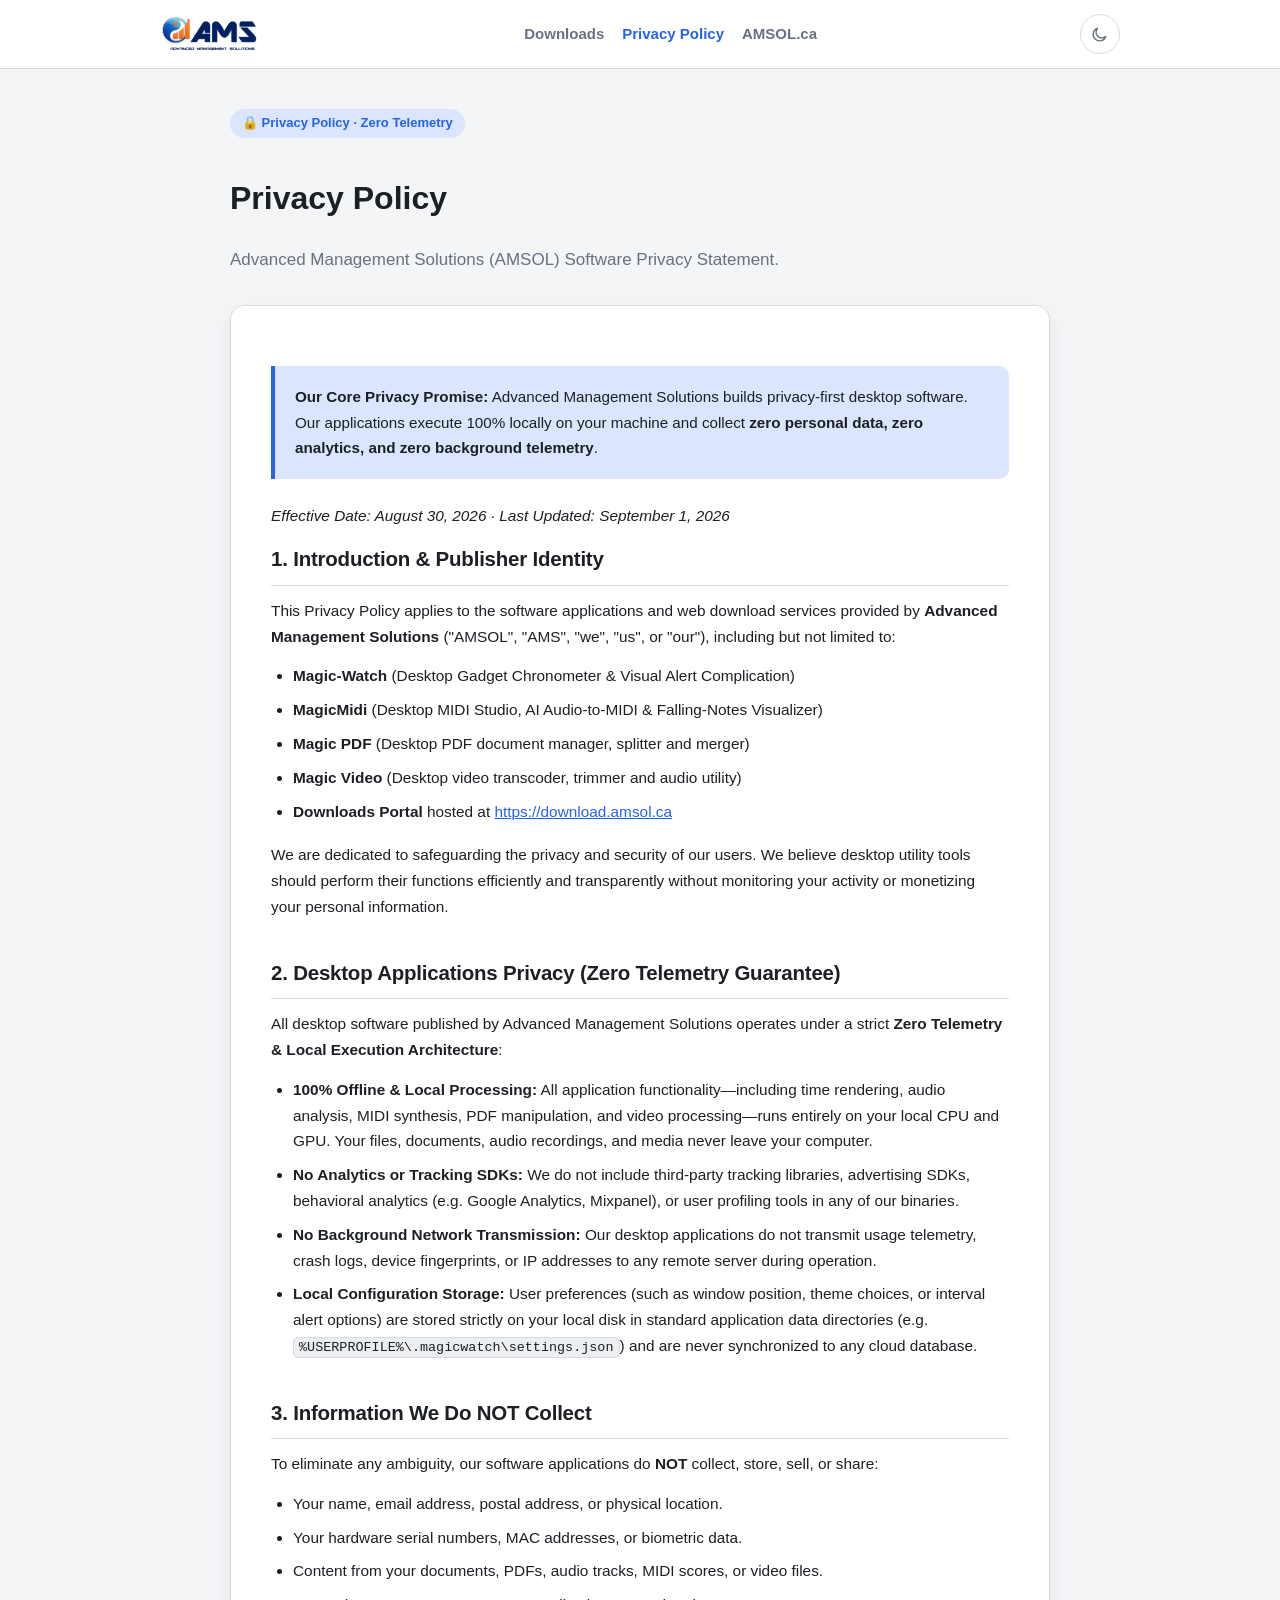
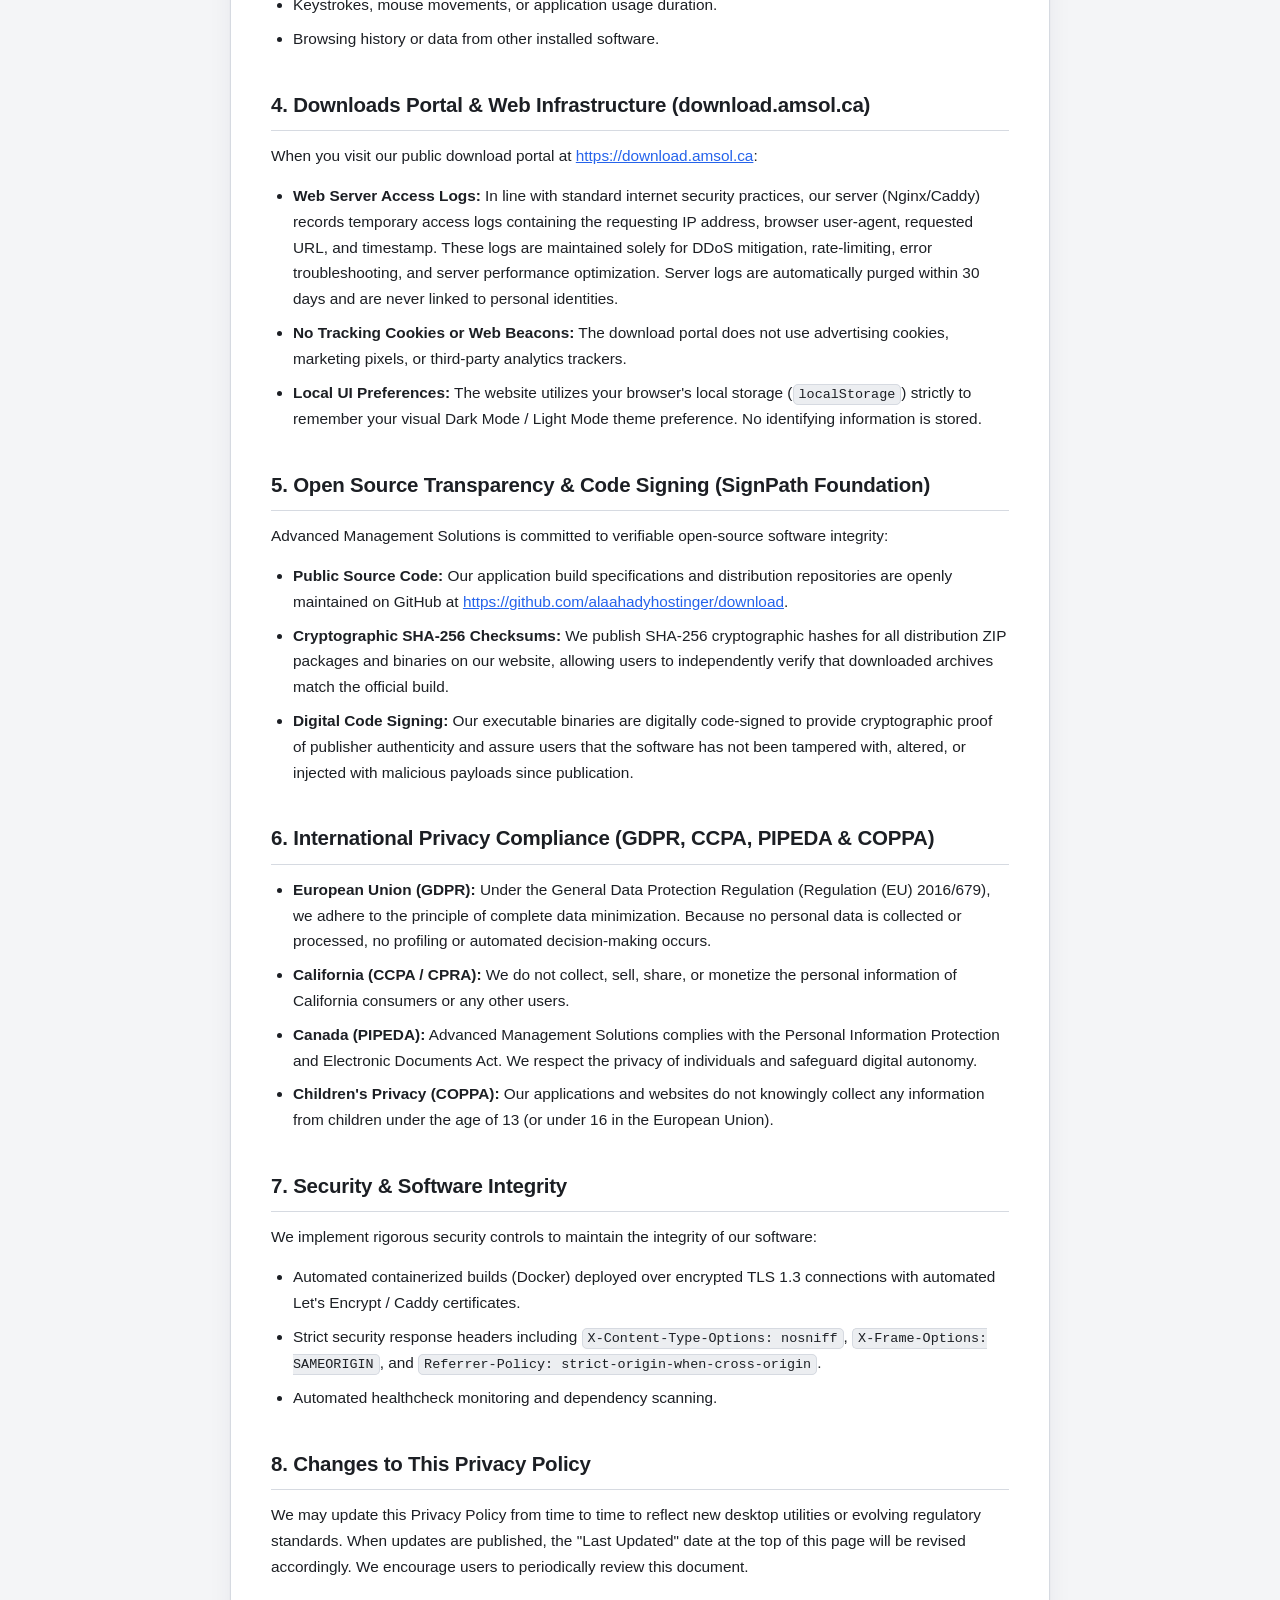
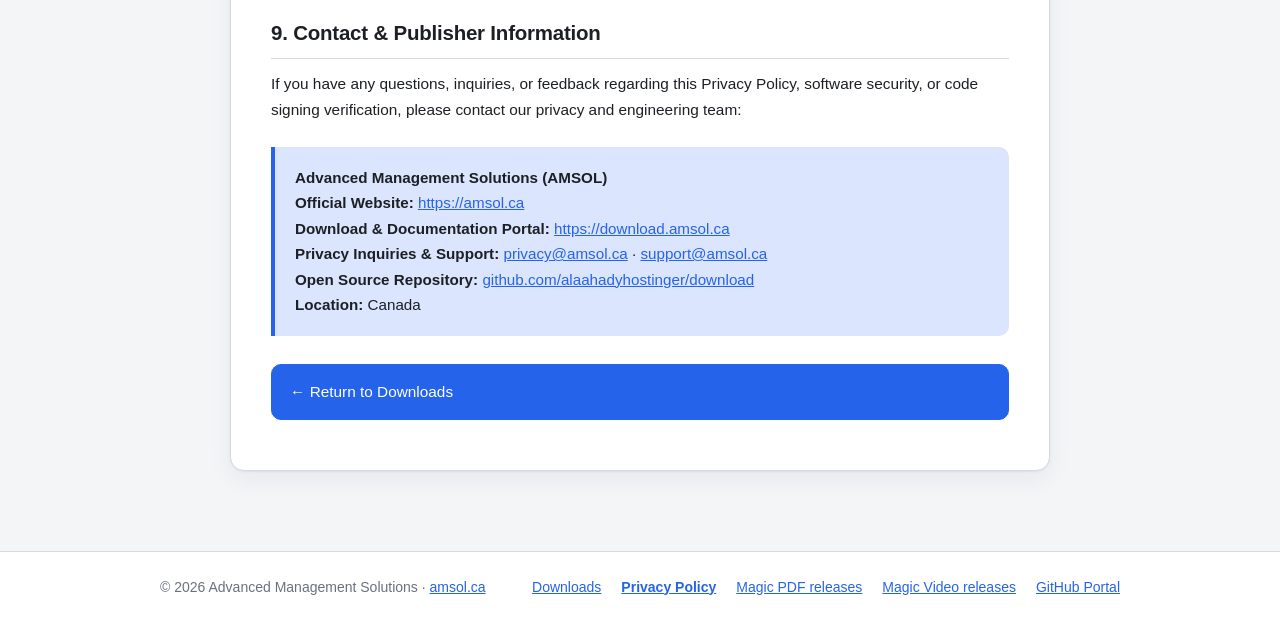
==== privacy.html @ ab1f5016 "feat: add comprehensive privacy policy page for open-source code signing verification" ====
<!DOCTYPE html>
<html lang="en" data-theme="auto">
<head>
<meta charset="utf-8">
<meta name="viewport" content="width=device-width, initial-scale=1">
<title>Privacy Policy — Advanced Management Solutions (AMSOL)</title>
<meta name="description" content="Privacy Policy for Advanced Management Solutions desktop applications (Magic-Watch, MagicMidi, Magic PDF, Magic Video) and download.amsol.ca. Zero telemetry, 100% local processing.">
<link rel="canonical" href="https://download.amsol.ca/privacy.html">

<meta property="og:type" content="website">
<meta property="og:title" content="Privacy Policy — Advanced Management Solutions">
<meta property="og:description" content="Privacy Policy for Advanced Management Solutions desktop applications and download portal. Zero telemetry, 100% local processing.">
<meta property="og:url" content="https://download.amsol.ca/privacy.html">
<meta property="og:image" content="https://download.amsol.ca/assets/img/magicwatch-icon.png">
<meta name="twitter:card" content="summary">

<link rel="icon" href="assets/img/favicon.ico" sizes="any">
<link rel="icon" href="assets/img/favicon.png" type="image/png">
<link rel="apple-touch-icon" href="assets/img/magicpdf-icon.png">
<link rel="stylesheet" href="assets/css/style.css">
</head>
<body>

<a class="skip-link" href="#main">Skip to content</a>

<header class="site-header">
  <div class="wrap header-inner">
    <a class="brand" href="https://amsol.ca" aria-label="Advanced Management Solutions home">
      <img class="brand-logo brand-logo-light" src="assets/img/ams-logo-blue.png"
           alt="Advanced Management Solutions" width="677" height="254">
      <img class="brand-logo brand-logo-dark" src="assets/img/ams-logo-white.png"
           alt="Advanced Management Solutions" width="992" height="372">
    </a>

    <nav class="header-links" aria-label="Primary navigation">
      <a href="https://download.amsol.ca/" class="header-link">Downloads</a>
      <a href="privacy.html" class="header-link active">Privacy Policy</a>
      <a href="https://amsol.ca" class="header-link">AMSOL.ca</a>
    </nav>

    <button id="theme-toggle" class="theme-toggle" type="button"
            aria-label="Switch between light and dark theme">
      <svg class="icon-sun" viewBox="0 0 24 24" aria-hidden="true" focusable="false">
        <circle cx="12" cy="12" r="4.2"/>
        <g stroke-linecap="round">
          <path d="M12 2.6v2.4M12 19v2.4M2.6 12h2.4M19 12h2.4M5.4 5.4l1.7 1.7M16.9 16.9l1.7 1.7M18.6 5.4l-1.7 1.7M7.1 16.9l-1.7 1.7"/>
        </g>
      </svg>
      <svg class="icon-moon" viewBox="0 0 24 24" aria-hidden="true" focusable="false">
        <path d="M20 14.2A8.2 8.2 0 1 1 9.8 4a6.6 6.6 0 0 0 10.2 10.2Z"/>
      </svg>
    </button>
  </div>
</header>

<main id="main">
  <div class="wrap policy-wrap">

    <div class="policy-header">
      <span class="policy-badge">🔒 Privacy Policy &middot; Zero Telemetry</span>
      <h1>Privacy Policy</h1>
      <p class="hero-sub">
        Advanced Management Solutions (AMSOL) Software Privacy Statement.
      </p>
    </div>

    <article class="policy-card">
      <div class="policy-callout">
        <p><strong>Our Core Privacy Promise:</strong> Advanced Management Solutions builds privacy-first desktop software. Our applications execute 100% locally on your machine and collect <strong>zero personal data, zero analytics, and zero background telemetry</strong>.</p>
      </div>

      <p><em>Effective Date: August 30, 2026 &middot; Last Updated: September 1, 2026</em></p>

      <h2>1. Introduction & Publisher Identity</h2>
      <p>This Privacy Policy applies to the software applications and web download services provided by <strong>Advanced Management Solutions</strong> ("AMSOL", "AMS", "we", "us", or "our"), including but not limited to:</p>
      <ul>
        <li><strong>Magic-Watch</strong> (Desktop Gadget Chronometer & Visual Alert Complication)</li>
        <li><strong>MagicMidi</strong> (Desktop MIDI Studio, AI Audio-to-MIDI & Falling-Notes Visualizer)</li>
        <li><strong>Magic PDF</strong> (Desktop PDF document manager, splitter and merger)</li>
        <li><strong>Magic Video</strong> (Desktop video transcoder, trimmer and audio utility)</li>
        <li><strong>Downloads Portal</strong> hosted at <a href="https://download.amsol.ca">https://download.amsol.ca</a></li>
      </ul>
      <p>We are dedicated to safeguarding the privacy and security of our users. We believe desktop utility tools should perform their functions efficiently and transparently without monitoring your activity or monetizing your personal information.</p>

      <h2>2. Desktop Applications Privacy (Zero Telemetry Guarantee)</h2>
      <p>All desktop software published by Advanced Management Solutions operates under a strict <strong>Zero Telemetry & Local Execution Architecture</strong>:</p>
      <ul>
        <li><strong>100% Offline & Local Processing:</strong> All application functionality—including time rendering, audio analysis, MIDI synthesis, PDF manipulation, and video processing—runs entirely on your local CPU and GPU. Your files, documents, audio recordings, and media never leave your computer.</li>
        <li><strong>No Analytics or Tracking SDKs:</strong> We do not include third-party tracking libraries, advertising SDKs, behavioral analytics (e.g. Google Analytics, Mixpanel), or user profiling tools in any of our binaries.</li>
        <li><strong>No Background Network Transmission:</strong> Our desktop applications do not transmit usage telemetry, crash logs, device fingerprints, or IP addresses to any remote server during operation.</li>
        <li><strong>Local Configuration Storage:</strong> User preferences (such as window position, theme choices, or interval alert options) are stored strictly on your local disk in standard application data directories (e.g. <code>%USERPROFILE%\.magicwatch\settings.json</code>) and are never synchronized to any cloud database.</li>
      </ul>

      <h2>3. Information We Do NOT Collect</h2>
      <p>To eliminate any ambiguity, our software applications do <strong>NOT</strong> collect, store, sell, or share:</p>
      <ul>
        <li>Your name, email address, postal address, or physical location.</li>
        <li>Your hardware serial numbers, MAC addresses, or biometric data.</li>
        <li>Content from your documents, PDFs, audio tracks, MIDI scores, or video files.</li>
        <li>Keystrokes, mouse movements, or application usage duration.</li>
        <li>Browsing history or data from other installed software.</li>
      </ul>

      <h2>4. Downloads Portal & Web Infrastructure (download.amsol.ca)</h2>
      <p>When you visit our public download portal at <a href="https://download.amsol.ca">https://download.amsol.ca</a>:</p>
      <ul>
        <li><strong>Web Server Access Logs:</strong> In line with standard internet security practices, our server (Nginx/Caddy) records temporary access logs containing the requesting IP address, browser user-agent, requested URL, and timestamp. These logs are maintained solely for DDoS mitigation, rate-limiting, error troubleshooting, and server performance optimization. Server logs are automatically purged within 30 days and are never linked to personal identities.</li>
        <li><strong>No Tracking Cookies or Web Beacons:</strong> The download portal does not use advertising cookies, marketing pixels, or third-party analytics trackers.</li>
        <li><strong>Local UI Preferences:</strong> The website utilizes your browser's local storage (<code>localStorage</code>) strictly to remember your visual Dark Mode / Light Mode theme preference. No identifying information is stored.</li>
      </ul>

      <h2>5. Open Source Transparency & Code Signing (SignPath Foundation)</h2>
      <p>Advanced Management Solutions is committed to verifiable open-source software integrity:</p>
      <ul>
        <li><strong>Public Source Code:</strong> Our application build specifications and distribution repositories are openly maintained on GitHub at <a href="https://github.com/alaahadyhostinger/download" target="_blank" rel="noopener">https://github.com/alaahadyhostinger/download</a>.</li>
        <li><strong>Cryptographic SHA-256 Checksums:</strong> We publish SHA-256 cryptographic hashes for all distribution ZIP packages and binaries on our website, allowing users to independently verify that downloaded archives match the official build.</li>
        <li><strong>Digital Code Signing:</strong> Our executable binaries are digitally code-signed to provide cryptographic proof of publisher authenticity and assure users that the software has not been tampered with, altered, or injected with malicious payloads since publication.</li>
      </ul>

      <h2>6. International Privacy Compliance (GDPR, CCPA, PIPEDA & COPPA)</h2>
      <ul>
        <li><strong>European Union (GDPR):</strong> Under the General Data Protection Regulation (Regulation (EU) 2016/679), we adhere to the principle of complete data minimization. Because no personal data is collected or processed, no profiling or automated decision-making occurs.</li>
        <li><strong>California (CCPA / CPRA):</strong> We do not collect, sell, share, or monetize the personal information of California consumers or any other users.</li>
        <li><strong>Canada (PIPEDA):</strong> Advanced Management Solutions complies with the Personal Information Protection and Electronic Documents Act. We respect the privacy of individuals and safeguard digital autonomy.</li>
        <li><strong>Children's Privacy (COPPA):</strong> Our applications and websites do not knowingly collect any information from children under the age of 13 (or under 16 in the European Union).</li>
      </ul>

      <h2>7. Security & Software Integrity</h2>
      <p>We implement rigorous security controls to maintain the integrity of our software:</p>
      <ul>
        <li>Automated containerized builds (Docker) deployed over encrypted TLS 1.3 connections with automated Let's Encrypt / Caddy certificates.</li>
        <li>Strict security response headers including <code>X-Content-Type-Options: nosniff</code>, <code>X-Frame-Options: SAMEORIGIN</code>, and <code>Referrer-Policy: strict-origin-when-cross-origin</code>.</li>
        <li>Automated healthcheck monitoring and dependency scanning.</li>
      </ul>

      <h2>8. Changes to This Privacy Policy</h2>
      <p>We may update this Privacy Policy from time to time to reflect new desktop utilities or evolving regulatory standards. When updates are published, the "Last Updated" date at the top of this page will be revised accordingly. We encourage users to periodically review this document.</p>

      <h2>9. Contact & Publisher Information</h2>
      <p>If you have any questions, inquiries, or feedback regarding this Privacy Policy, software security, or code signing verification, please contact our privacy and engineering team:</p>

      <div class="policy-callout">
        <p><strong>Advanced Management Solutions (AMSOL)</strong><br>
        <strong>Official Website:</strong> <a href="https://amsol.ca">https://amsol.ca</a><br>
        <strong>Download & Documentation Portal:</strong> <a href="https://download.amsol.ca">https://download.amsol.ca</a><br>
        <strong>Privacy Inquiries & Support:</strong> <a href="mailto:privacy@amsol.ca">privacy@amsol.ca</a> &middot; <a href="mailto:support@amsol.ca">support@amsol.ca</a><br>
        <strong>Open Source Repository:</strong> <a href="https://github.com/alaahadyhostinger/download" target="_blank" rel="noopener">github.com/alaahadyhostinger/download</a><br>
        <strong>Location:</strong> Canada</p>
      </div>

      <p style="margin-top: 28px;">
        <a href="https://download.amsol.ca/" class="btn is-primary" style="display: inline-flex; align-items: center; gap: 8px;">
          <span>&larr; Return to Downloads</span>
        </a>
      </p>
    </article>

  </div>
</main>

<footer class="site-footer">
  <div class="wrap footer-inner">
    <p class="copyright">
      &copy; <span id="year">2026</span> Advanced Management Solutions &middot;
      <a href="https://amsol.ca">amsol.ca</a>
    </p>
    <nav class="footer-links" aria-label="Footer links">
      <a href="https://download.amsol.ca/">Downloads</a>
      <a href="privacy.html" style="color: var(--accent); font-weight: 600;">Privacy Policy</a>
      <a href="https://github.com/alaahadyhostinger/magicpdf/releases">Magic PDF releases</a>
      <a href="https://github.com/alaahadyhostinger/magicvideo/releases">Magic Video releases</a>
      <a href="https://github.com/alaahadyhostinger/download">GitHub Portal</a>
    </nav>
  </div>
</footer>

<script src="assets/js/main.js"></script>
</body>
</html>
---- assets/css/style.css ----
/* ==========================================================================
   download.amsol.ca
   Palette is taken verbatim from the Magic PDF desktop app (src/theme.py) so
   the site and the apps look like one product family.
   ========================================================================== */

/* ---- Light palette (the default; also the fallback when nothing matches) -- */
:root {
  --bg:            #f4f5f7;
  --surface:       #ffffff;
  --surface-alt:   #eceef1;
  --border:        #d6dae1;
  --border-strong: #b9c0cb;
  --text:          #1c1f24;
  --text-muted:    #697180;
  --accent:        #2563eb;
  --accent-hover:  #1d4ed8;
  --accent-press:  #1e40af;
  --accent-soft:   #dbe6fe;
  --accent-on:     #ffffff;
  --success:       #16a34a;

  --shadow:        0 1px 2px rgba(16, 32, 64, .06), 0 8px 24px rgba(16, 32, 64, .06);
  --shadow-hover:  0 2px 4px rgba(16, 32, 64, .08), 0 14px 36px rgba(16, 32, 64, .12);

  --radius:        14px;
  --radius-sm:     10px;
  --wrap:          1000px;

  --font: -apple-system, BlinkMacSystemFont, "Segoe UI", Roboto, "Helvetica Neue",
          Arial, "Noto Sans", sans-serif;
  --mono: ui-monospace, SFMono-Regular, "SF Mono", Menlo, Consolas,
          "Liberation Mono", monospace;

  --logo-light: block;
  --logo-dark:  none;
}

/* ---- Dark palette: system preference, unless the user forced light -------- */
@media (prefers-color-scheme: dark) {
  :root:not([data-theme="light"]) {
    --bg:            #1b1d23;
    --surface:       #23262e;
    --surface-alt:   #2b2f38;
    --border:        #363b45;
    --border-strong: #4a5160;
    --text:          #e6e8ec;
    --text-muted:    #98a0ad;
    --accent:        #4c8dff;
    --accent-hover:  #6ba0ff;
    --accent-press:  #3a78e0;
    --accent-soft:   #2a3a57;
    --accent-on:     #10161f;
    --success:       #4ac26b;

    --shadow:        0 1px 2px rgba(0, 0, 0, .4), 0 8px 24px rgba(0, 0, 0, .3);
    --shadow-hover:  0 2px 4px rgba(0, 0, 0, .5), 0 14px 36px rgba(0, 0, 0, .45);

    --logo-light: none;
    --logo-dark:  block;
  }
}

/* ---- Dark palette: explicitly chosen with the toggle --------------------- */
:root[data-theme="dark"] {
  --bg:            #1b1d23;
  --surface:       #23262e;
  --surface-alt:   #2b2f38;
  --border:        #363b45;
  --border-strong: #4a5160;
  --text:          #e6e8ec;
  --text-muted:    #98a0ad;
  --accent:        #4c8dff;
  --accent-hover:  #6ba0ff;
  --accent-press:  #3a78e0;
  --accent-soft:   #2a3a57;
  --accent-on:     #10161f;
  --success:       #4ac26b;

  --shadow:        0 1px 2px rgba(0, 0, 0, .4), 0 8px 24px rgba(0, 0, 0, .3);
  --shadow-hover:  0 2px 4px rgba(0, 0, 0, .5), 0 14px 36px rgba(0, 0, 0, .45);

  --logo-light: none;
  --logo-dark:  block;
}

/* ========================== base ========================================= */
*, *::before, *::after { box-sizing: border-box; }

/* Paint the root too, so overscroll and the address-bar area match the theme. */
html {
  -webkit-text-size-adjust: 100%;
  background: var(--bg);
  color-scheme: light dark;
}

body {
  margin: 0;
  background: var(--bg);
  color: var(--text);
  font-family: var(--font);
  font-size: 16px;
  line-height: 1.6;
  -webkit-font-smoothing: antialiased;
  display: flex;
  flex-direction: column;
  min-height: 100vh;
}

img, svg { max-width: 100%; }

a { color: var(--accent); }
a:hover { color: var(--accent-hover); }

:where(a, button, summary, [role="link"]):focus-visible {
  outline: 2px solid var(--accent);
  outline-offset: 3px;
  border-radius: 6px;
}

.wrap {
  width: 100%;
  max-width: var(--wrap);
  margin-inline: auto;
  padding-inline: 20px;
}

.sr-only {
  position: absolute; width: 1px; height: 1px;
  padding: 0; margin: -1px; overflow: hidden;
  clip: rect(0 0 0 0); white-space: nowrap; border: 0;
}

.skip-link {
  position: absolute; left: -9999px; top: 0;
  background: var(--surface); color: var(--text);
  padding: 10px 16px; z-index: 10;
  border: 1px solid var(--border); border-radius: 0 0 var(--radius-sm) 0;
}
.skip-link:focus { left: 0; }

.muted { color: var(--text-muted); }
.small { font-size: .875rem; }

/* ========================== header ======================================= */
.site-header {
  border-bottom: 1px solid var(--border);
  background: var(--surface);
}

.header-inner {
  display: flex;
  align-items: center;
  justify-content: space-between;
  gap: 16px;
  min-height: 68px;
}

.brand { display: inline-flex; align-items: center; }
.brand-logo { width: auto; height: 38px; }
.brand-logo-light { display: var(--logo-light); }
.brand-logo-dark  { display: var(--logo-dark); }

.theme-toggle {
  display: inline-grid;
  place-items: center;
  width: 40px; height: 40px;
  padding: 0;
  color: var(--text-muted);
  background: var(--surface);
  border: 1px solid var(--border);
  border-radius: 50%;
  cursor: pointer;
  transition: color .15s, border-color .15s, background .15s;
}
.theme-toggle:hover {
  color: var(--accent);
  border-color: var(--accent);
  background: var(--accent-soft);
}
.theme-toggle svg { width: 19px; height: 19px; fill: none; stroke: currentColor; stroke-width: 1.7; }
/* Show the icon for the theme the button switches TO. */
.theme-toggle .icon-moon { display: var(--logo-light); }
.theme-toggle .icon-sun  { display: var(--logo-dark); }

/* ========================== hero ======================================== */
main { flex: 1 0 auto; }

.hero { padding: 56px 0 8px; max-width: 62ch; }

.hero h1 {
  margin: 0 0 12px;
  font-size: clamp(2rem, 5vw, 2.75rem);
  line-height: 1.15;
  letter-spacing: -.02em;
}

.hero-sub { margin: 0; color: var(--text-muted); font-size: 1.0625rem; }

.platform-note {
  margin: 24px 0 0;
  padding: 12px 16px;
  font-size: .9375rem;
  color: var(--text-muted);
  background: var(--surface-alt);
  border: 1px solid var(--border);
  border-radius: var(--radius-sm);
}

/* ========================== cards ======================================= */
.grid {
  display: grid;
  grid-template-columns: repeat(auto-fit, minmax(340px, 1fr));
  gap: 24px;
  margin: 32px 0 0;
}

.card {
  display: flex;
  flex-direction: column;
  gap: 20px;
  padding: 26px;
  background: var(--surface);
  border: 1px solid var(--border);
  border-radius: var(--radius);
  box-shadow: var(--shadow);
}

.card-head { display: flex; gap: 16px; align-items: flex-start; }

.app-icon {
  flex: 0 0 auto;
  width: 60px; height: 60px;
}

.card-title { min-width: 0; }

.card-title h2 {
  margin: 0;
  font-size: 1.3125rem;
  letter-spacing: -.01em;
}

.card-tagline { margin: 2px 0 0; color: var(--text-muted); font-size: .9375rem; }

.version { margin: 10px 0 0; }

.version-badge {
  display: inline-block;
  padding: 3px 10px;
  font-size: .8125rem;
  font-weight: 600;
  color: var(--accent);
  background: var(--accent-soft);
  border-radius: 999px;
}

.version-date { margin-left: 8px; font-size: .8125rem; color: var(--text-muted); }

/* ========================== buttons ===================================== */
.btn-row {
  list-style: none;
  margin: 0; padding: 0;
  display: flex; flex-direction: column; gap: 12px;
}

.btn {
  display: flex;
  align-items: center;
  gap: 14px;
  width: 100%;
  padding: 14px 18px;
  color: var(--text);
  text-decoration: none;
  background: var(--surface);
  border: 1px solid var(--border-strong);
  border-radius: var(--radius-sm);
  transition: transform .12s, box-shadow .15s, background .15s,
              border-color .15s, color .15s;
}

.btn:hover {
  color: var(--text);
  border-color: var(--accent);
  background: var(--accent-soft);
  transform: translateY(-1px);
  box-shadow: var(--shadow-hover);
}

.btn:active { transform: translateY(0); }

.btn .os-icon { flex: 0 0 auto; width: 22px; height: 22px; fill: currentColor; }

.btn-text { display: flex; flex-direction: column; min-width: 0; }
.btn-label { font-weight: 600; font-size: .9688rem; }
.btn-meta { font-size: .8125rem; color: var(--text-muted); }

/* the recommended button for the visitor's detected platform */
.btn.is-primary {
  color: var(--accent-on);
  background: var(--accent);
  border-color: var(--accent);
}
.btn.is-primary:hover {
  color: var(--accent-on);
  background: var(--accent-hover);
  border-color: var(--accent-hover);
}
.btn.is-primary .btn-meta { color: color-mix(in srgb, var(--accent-on) 78%, transparent); }

/* placeholder for a build that has not shipped yet */
.btn.is-pending {
  color: var(--text-muted);
  background: var(--surface-alt);
  border-style: dashed;
  border-color: var(--border);
  cursor: not-allowed;
}
.btn.is-pending:hover {
  transform: none;
  box-shadow: none;
  color: var(--text-muted);
  background: var(--surface-alt);
  border-color: var(--border);
}

/* ========================== notes / details ============================= */
.notes { margin-top: auto; font-size: .9375rem; }

.notes > summary {
  cursor: pointer;
  color: var(--text-muted);
  padding: 6px 0;
  font-size: .9063rem;
}
.notes > summary:hover { color: var(--accent); }

.notes-body { padding: 4px 0 0; color: var(--text-muted); }
.notes-body p { margin: 8px 0; }
.notes-body strong { color: var(--text); }

code {
  font-family: var(--mono);
  font-size: .875em;
  padding: 2px 5px;
  background: var(--surface-alt);
  border: 1px solid var(--border);
  border-radius: 5px;
}

pre {
  margin: 6px 0 12px;
  padding: 12px 14px;
  overflow-x: auto;
  background: var(--surface-alt);
  border: 1px solid var(--border);
  border-radius: var(--radius-sm);
}
pre code { padding: 0; background: none; border: 0; }

/* ========================== advisory ==================================== */
.advisory {
  margin: 44px 0 56px;
  padding: 26px;
  background: var(--surface);
  border: 1px solid var(--border);
  border-radius: var(--radius);
}

.advisory h2 { margin: 0 0 10px; font-size: 1.125rem; }
.advisory p { margin: 0 0 12px; color: var(--text-muted); font-size: .9375rem; }
.advisory p:last-child { margin-bottom: 0; }
.advisory strong { color: var(--text); }

.verify-intro { margin-top: 18px; }

/* ---- checksum table ---- */
.checksums { margin-top: 14px; }

.checksums table {
  width: 100%;
  border-collapse: collapse;
  font-size: .8438rem;
  display: block;
  overflow-x: auto;
  white-space: nowrap;
}

.checksums th, .checksums td {
  padding: 9px 14px 9px 0;
  text-align: left;
  border-bottom: 1px solid var(--border);
}

.checksums th {
  color: var(--text-muted);
  font-weight: 600;
  font-size: .75rem;
  text-transform: uppercase;
  letter-spacing: .04em;
}

.checksums td:first-child { font-family: var(--mono); }
.checksums .digest { font-family: var(--mono); color: var(--text-muted); font-size: .8125rem; }

/* ========================== footer ===================================== */
.site-footer {
  margin-top: auto;
  border-top: 1px solid var(--border);
  background: var(--surface);
}

.footer-inner {
  display: flex;
  flex-wrap: wrap;
  align-items: center;
  justify-content: space-between;
  gap: 10px 24px;
  padding-block: 24px;
  font-size: .875rem;
  color: var(--text-muted);
}

.copyright { margin: 0; }
.footer-links { display: flex; flex-wrap: wrap; gap: 20px; }

/* ========================== policy & legal ============================== */
.policy-wrap {
  max-width: 820px;
  margin: 0 auto;
  padding: 40px 0 80px;
}

.policy-header {
  margin-bottom: 32px;
}

.policy-badge {
  display: inline-flex;
  align-items: center;
  gap: 6px;
  padding: 4px 12px;
  margin-bottom: 14px;
  font-size: 0.8125rem;
  font-weight: 600;
  color: var(--accent);
  background: var(--accent-soft);
  border-radius: 999px;
}

.policy-card {
  padding: 36px 40px;
  background: var(--surface);
  border: 1px solid var(--border);
  border-radius: var(--radius);
  box-shadow: var(--shadow);
  line-height: 1.68;
}

.policy-card h2 {
  margin: 36px 0 12px;
  padding-bottom: 8px;
  font-size: 1.28rem;
  letter-spacing: -0.01em;
  border-bottom: 1px solid var(--border);
  color: var(--text);
}

.policy-card h2:first-of-type {
  margin-top: 0;
}

.policy-card h3 {
  margin: 22px 0 8px;
  font-size: 1.05rem;
  color: var(--text);
}

.policy-card p {
  margin: 0 0 14px;
  color: var(--text);
  font-size: 0.96rem;
}

.policy-card ul {
  margin: 0 0 18px 22px;
  padding: 0;
  color: var(--text);
  font-size: 0.96rem;
}

.policy-card li {
  margin-bottom: 8px;
}

.policy-callout {
  margin: 24px 0;
  padding: 18px 20px;
  background: var(--accent-soft);
  border-left: 4px solid var(--accent);
  border-radius: 0 var(--radius-sm) var(--radius-sm) 0;
}

.policy-callout p {
  margin: 0;
  color: var(--text);
  font-weight: 500;
  font-size: 0.95rem;
}

.header-links {
  display: flex;
  align-items: center;
  gap: 18px;
}

.header-link {
  font-size: 0.9375rem;
  font-weight: 600;
  color: var(--text-muted);
  text-decoration: none;
  transition: color 0.15s;
}

.header-link:hover, .header-link.active {
  color: var(--accent);
}

/* ========================== responsive ================================== */
@media (max-width: 640px) {
  .hero { padding-top: 40px; }
  .card { padding: 20px; }
  .policy-card { padding: 24px 20px; }
  .policy-wrap { padding-top: 24px; }
  .app-icon { width: 48px; height: 48px; }
  .footer-inner { flex-direction: column; align-items: flex-start; }
}

@media (prefers-reduced-motion: reduce) {
  * { transition: none !important; animation: none !important; }
  .btn:hover { transform: none; }
}
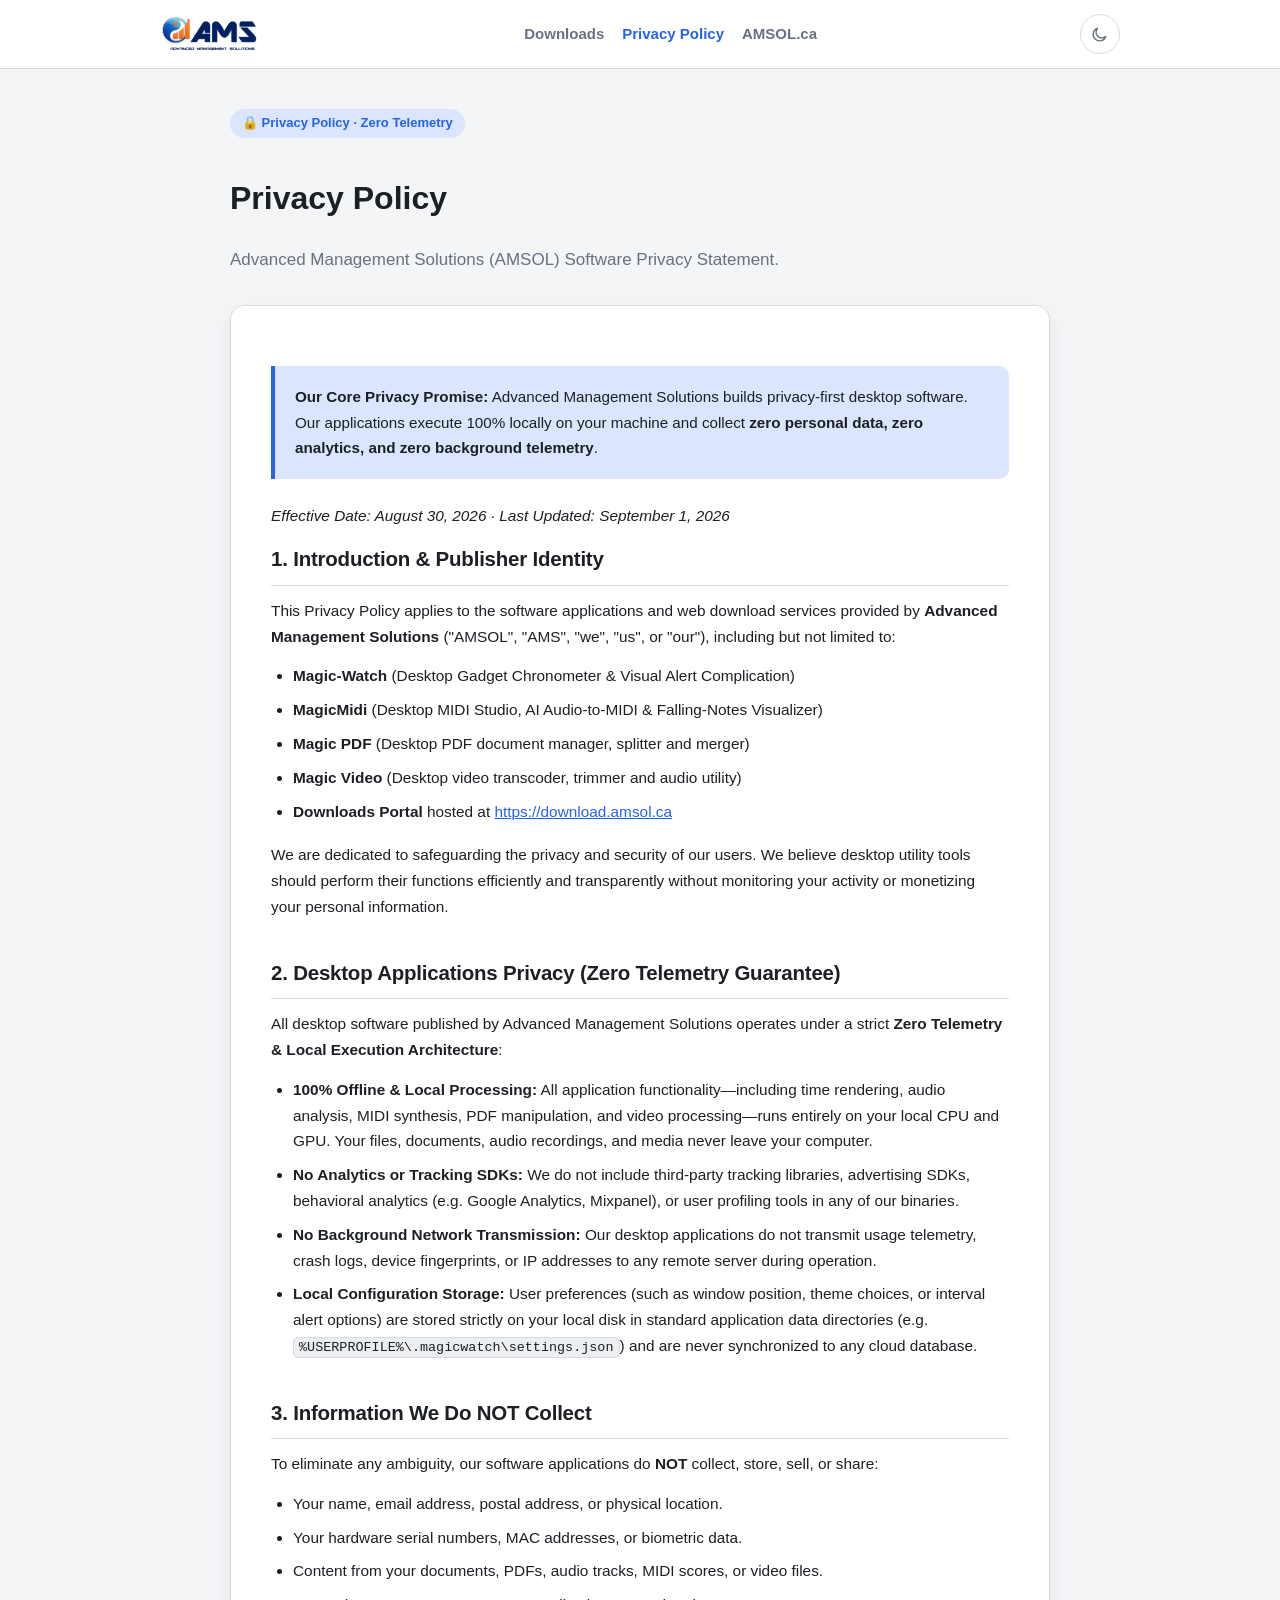
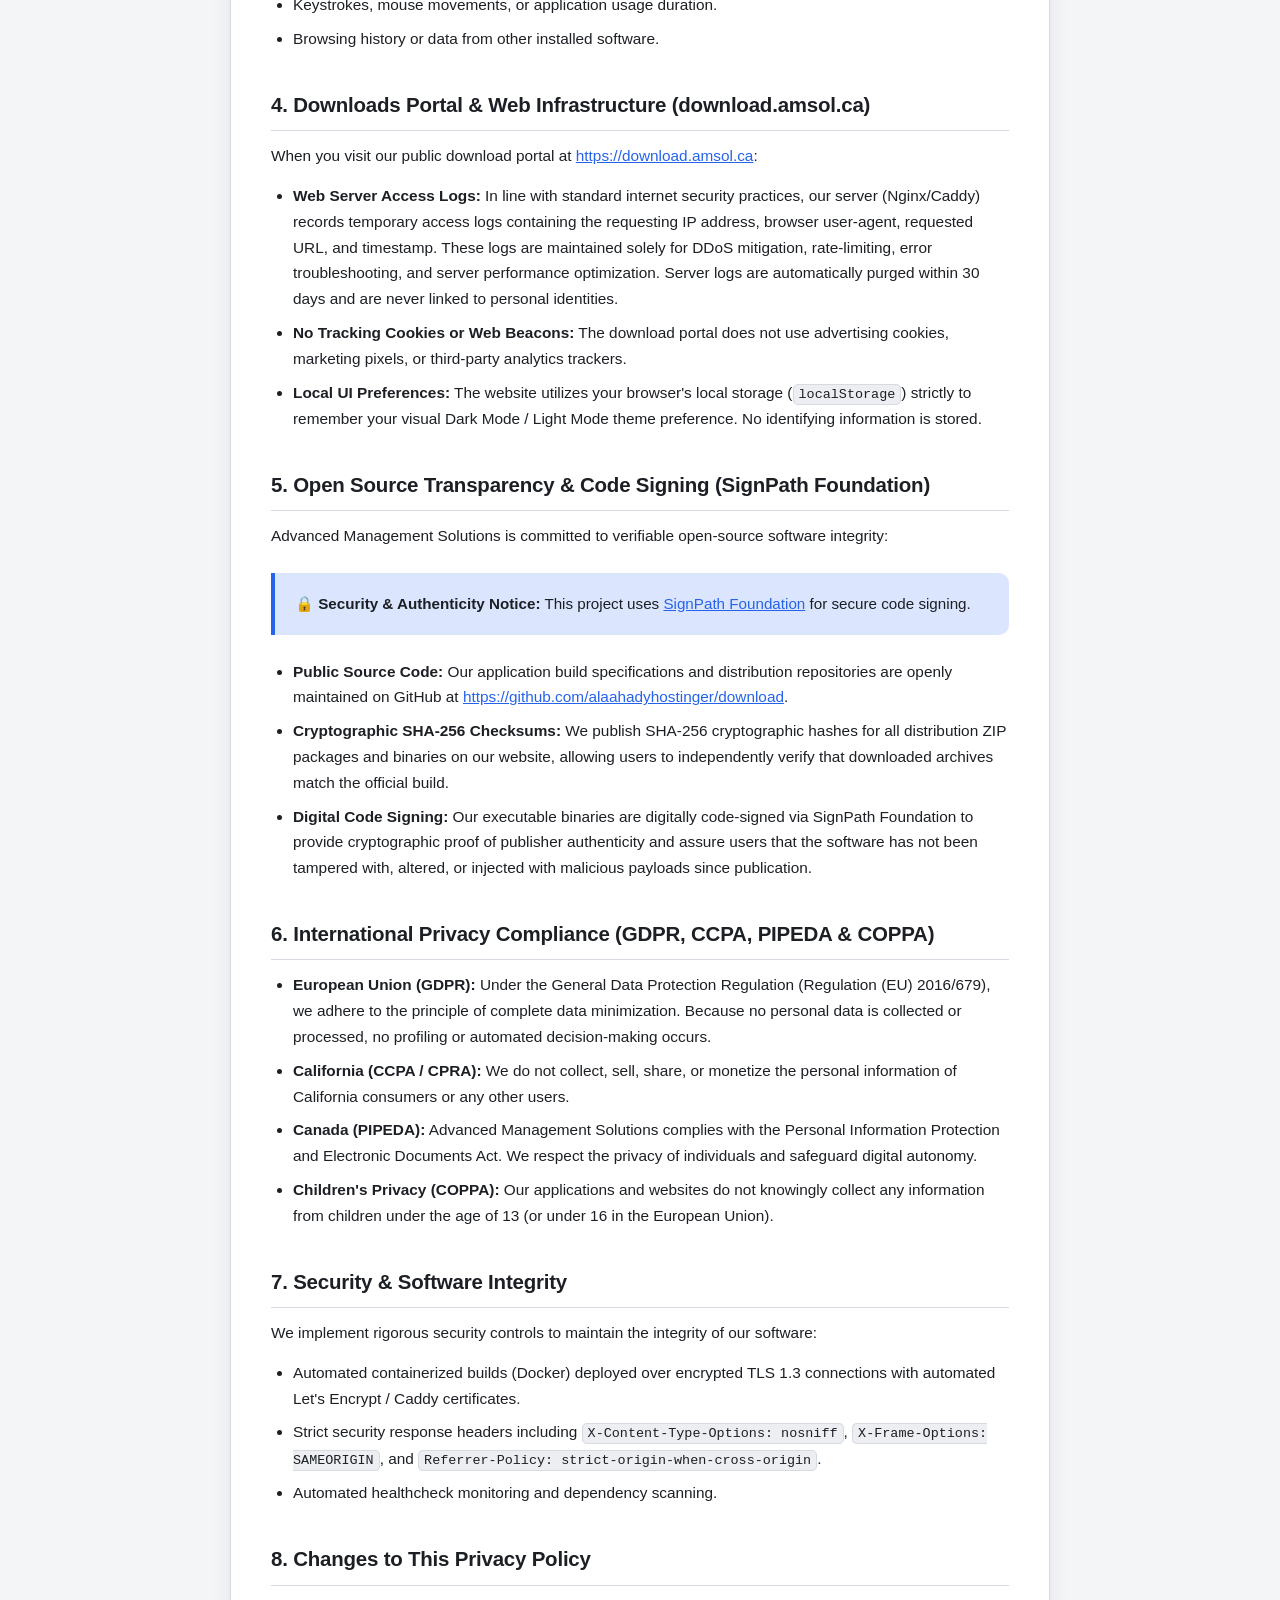
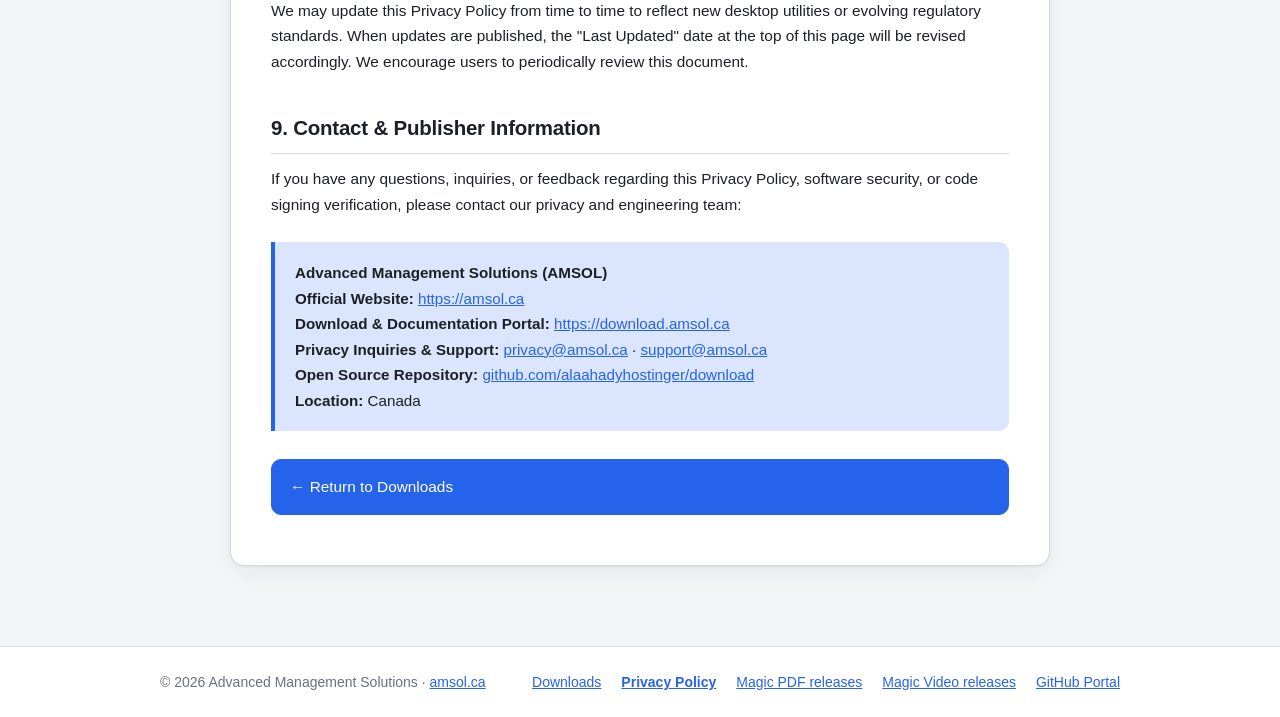
==== commit fa59b74e: "feat: add comprehensive privacy policy page for open-source code signing verification" ====
--- a/privacy.html
+++ b/privacy.html
@@ -111,10 +111,13 @@
 
       <h2>5. Open Source Transparency & Code Signing (SignPath Foundation)</h2>
       <p>Advanced Management Solutions is committed to verifiable open-source software integrity:</p>
+      <div class="policy-callout">
+        <p><strong>🔒 Security & Authenticity Notice:</strong> This project uses <a href="https://signpath.org/" target="_blank" rel="noopener">SignPath Foundation</a> for secure code signing.</p>
+      </div>
       <ul>
         <li><strong>Public Source Code:</strong> Our application build specifications and distribution repositories are openly maintained on GitHub at <a href="https://github.com/alaahadyhostinger/download" target="_blank" rel="noopener">https://github.com/alaahadyhostinger/download</a>.</li>
         <li><strong>Cryptographic SHA-256 Checksums:</strong> We publish SHA-256 cryptographic hashes for all distribution ZIP packages and binaries on our website, allowing users to independently verify that downloaded archives match the official build.</li>
-        <li><strong>Digital Code Signing:</strong> Our executable binaries are digitally code-signed to provide cryptographic proof of publisher authenticity and assure users that the software has not been tampered with, altered, or injected with malicious payloads since publication.</li>
+        <li><strong>Digital Code Signing:</strong> Our executable binaries are digitally code-signed via SignPath Foundation to provide cryptographic proof of publisher authenticity and assure users that the software has not been tampered with, altered, or injected with malicious payloads since publication.</li>
       </ul>
 
       <h2>6. International Privacy Compliance (GDPR, CCPA, PIPEDA & COPPA)</h2>
--- a/assets/css/style.css
+++ b/assets/css/style.css
@@ -197,6 +197,50 @@
 
 .hero-sub { margin: 0; color: var(--text-muted); font-size: 1.0625rem; }
 
+.security-badge {
+  display: inline-flex;
+  align-items: center;
+  gap: 8px;
+  margin-top: 16px;
+  padding: 6px 14px;
+  font-size: 0.875rem;
+  font-weight: 500;
+  color: var(--text);
+  background: var(--surface);
+  border: 1px solid var(--border);
+  border-radius: 999px;
+  box-shadow: 0 1px 2px rgba(0, 0, 0, 0.04);
+}
+
+.security-badge svg {
+  width: 16px;
+  height: 16px;
+  fill: var(--accent);
+  flex-shrink: 0;
+}
+
+.security-badge a {
+  color: var(--accent);
+  font-weight: 600;
+  text-decoration: underline;
+}
+
+.signpath-note {
+  padding: 12px 16px;
+  margin: 0 0 14px;
+  background: var(--accent-soft);
+  border-left: 4px solid var(--accent);
+  border-radius: 0 var(--radius-sm) var(--radius-sm) 0;
+  color: var(--text) !important;
+  font-size: 0.9375rem;
+}
+
+.signpath-note a {
+  color: var(--accent);
+  font-weight: 600;
+  text-decoration: underline;
+}
+
 .platform-note {
   margin: 24px 0 0;
   padding: 12px 16px;
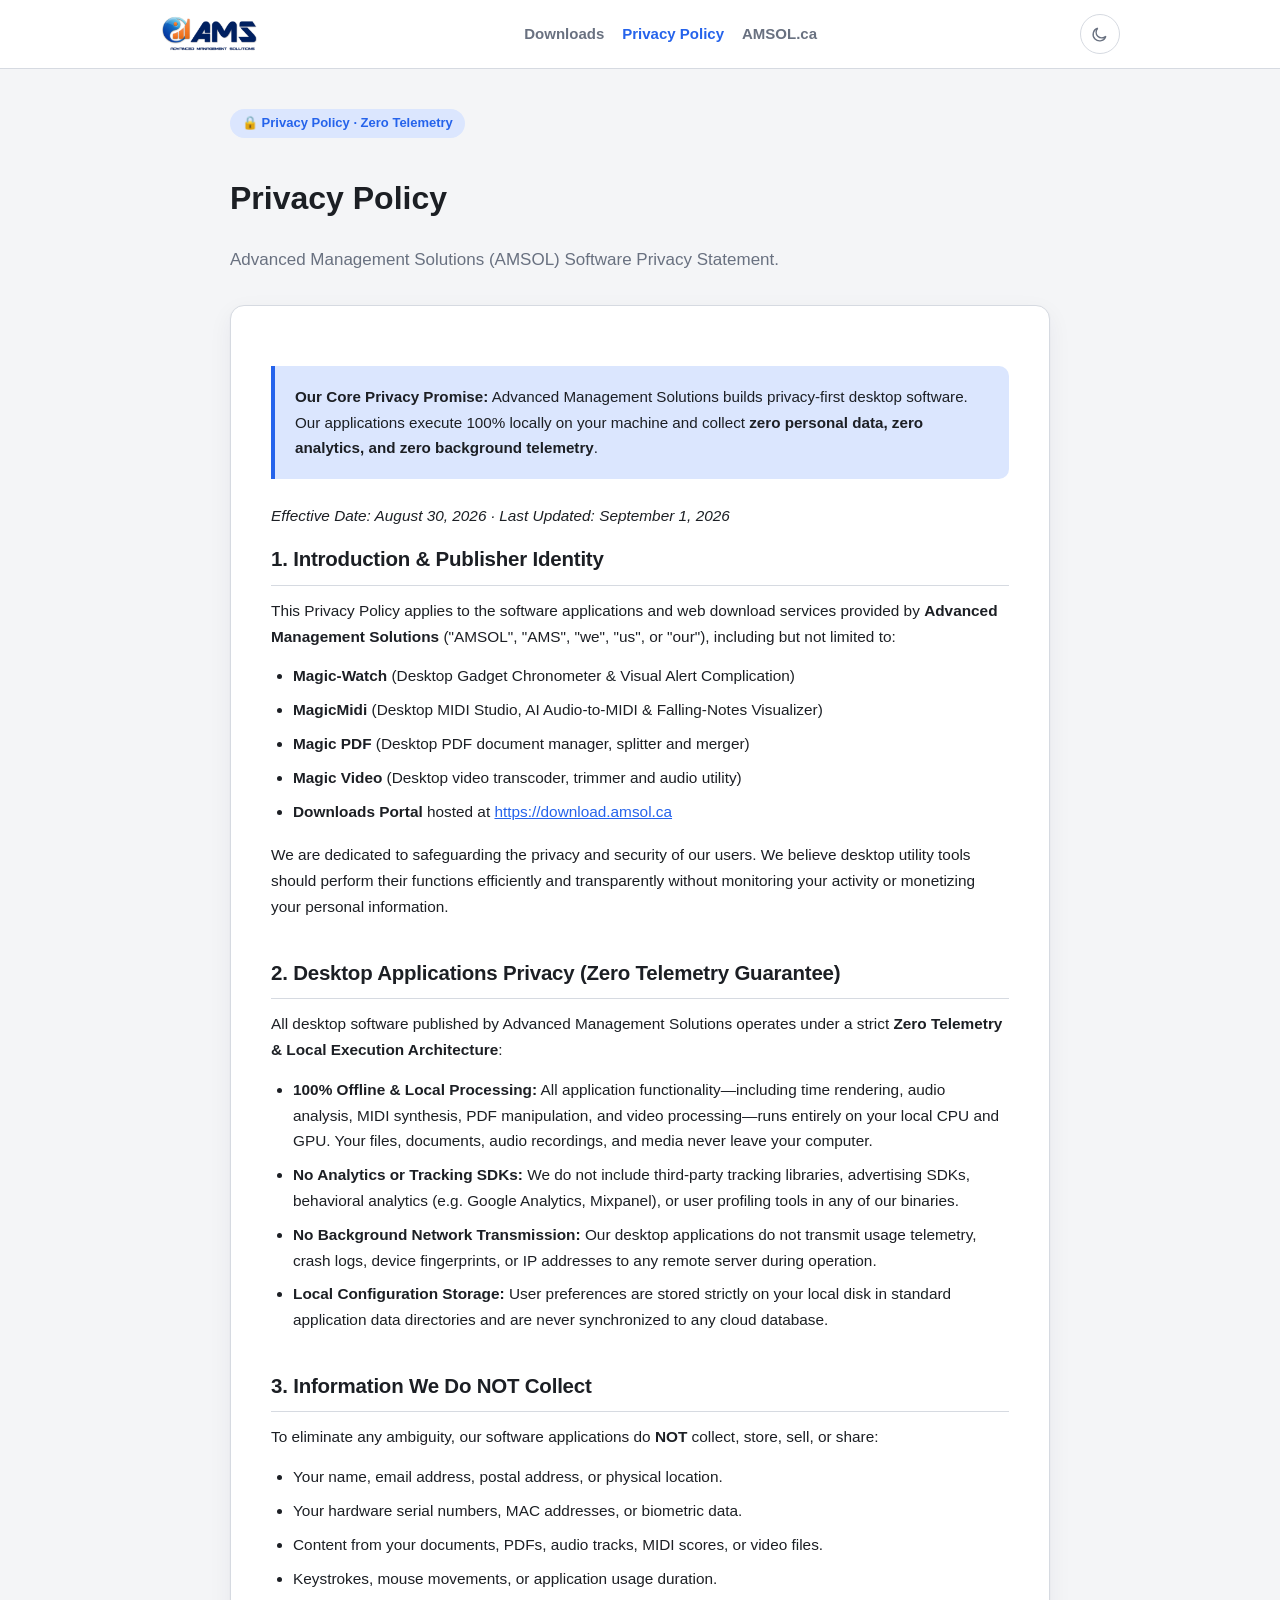
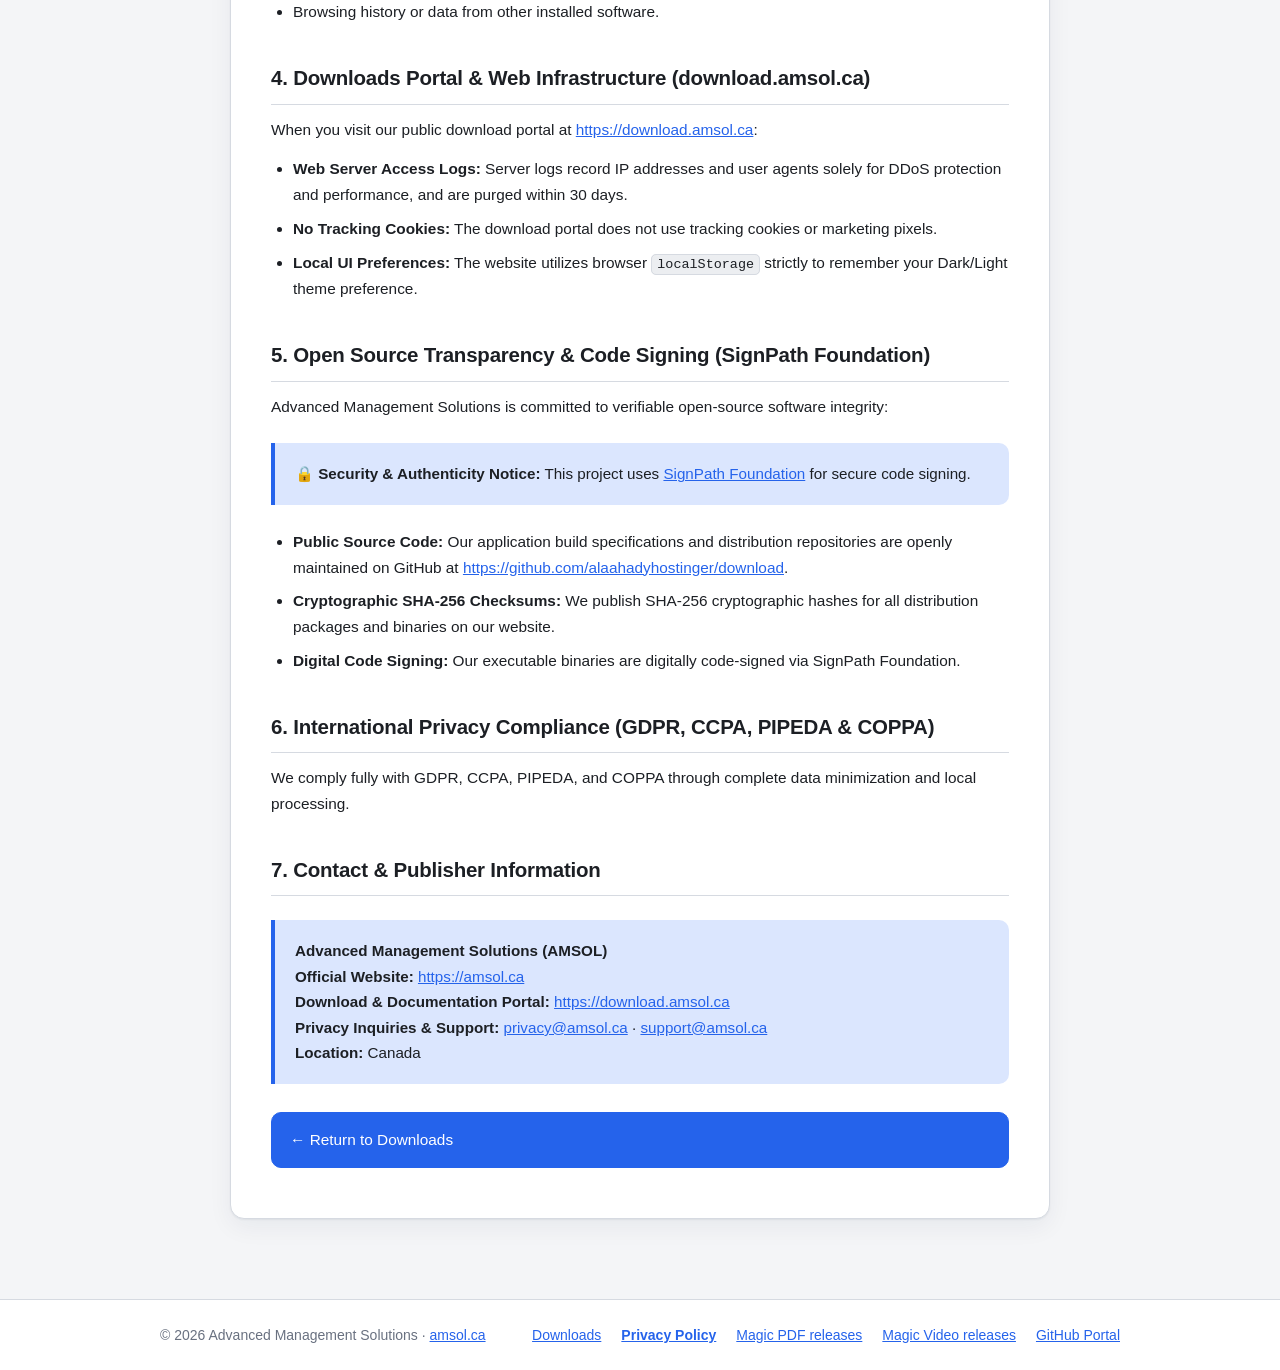
==== commit 39e64923: "feat: add distinct Windows Setup Installer and Portable options for Magic-Watch and MagicMidi" ====
--- a/privacy.html
+++ b/privacy.html
@@ -71,11 +71,11 @@
 
       <p><em>Effective Date: August 30, 2026 &middot; Last Updated: September 1, 2026</em></p>
 
-      <h2>1. Introduction & Publisher Identity</h2>
+      <h2>1. Introduction &amp; Publisher Identity</h2>
       <p>This Privacy Policy applies to the software applications and web download services provided by <strong>Advanced Management Solutions</strong> ("AMSOL", "AMS", "we", "us", or "our"), including but not limited to:</p>
       <ul>
-        <li><strong>Magic-Watch</strong> (Desktop Gadget Chronometer & Visual Alert Complication)</li>
-        <li><strong>MagicMidi</strong> (Desktop MIDI Studio, AI Audio-to-MIDI & Falling-Notes Visualizer)</li>
+        <li><strong>Magic-Watch</strong> (Desktop Gadget Chronometer &amp; Visual Alert Complication)</li>
+        <li><strong>MagicMidi</strong> (Desktop MIDI Studio, AI Audio-to-MIDI &amp; Falling-Notes Visualizer)</li>
         <li><strong>Magic PDF</strong> (Desktop PDF document manager, splitter and merger)</li>
         <li><strong>Magic Video</strong> (Desktop video transcoder, trimmer and audio utility)</li>
         <li><strong>Downloads Portal</strong> hosted at <a href="https://download.amsol.ca">https://download.amsol.ca</a></li>
@@ -83,12 +83,12 @@
       <p>We are dedicated to safeguarding the privacy and security of our users. We believe desktop utility tools should perform their functions efficiently and transparently without monitoring your activity or monetizing your personal information.</p>
 
       <h2>2. Desktop Applications Privacy (Zero Telemetry Guarantee)</h2>
-      <p>All desktop software published by Advanced Management Solutions operates under a strict <strong>Zero Telemetry & Local Execution Architecture</strong>:</p>
+      <p>All desktop software published by Advanced Management Solutions operates under a strict <strong>Zero Telemetry &amp; Local Execution Architecture</strong>:</p>
       <ul>
-        <li><strong>100% Offline & Local Processing:</strong> All application functionality—including time rendering, audio analysis, MIDI synthesis, PDF manipulation, and video processing—runs entirely on your local CPU and GPU. Your files, documents, audio recordings, and media never leave your computer.</li>
+        <li><strong>100% Offline &amp; Local Processing:</strong> All application functionality—including time rendering, audio analysis, MIDI synthesis, PDF manipulation, and video processing—runs entirely on your local CPU and GPU. Your files, documents, audio recordings, and media never leave your computer.</li>
         <li><strong>No Analytics or Tracking SDKs:</strong> We do not include third-party tracking libraries, advertising SDKs, behavioral analytics (e.g. Google Analytics, Mixpanel), or user profiling tools in any of our binaries.</li>
         <li><strong>No Background Network Transmission:</strong> Our desktop applications do not transmit usage telemetry, crash logs, device fingerprints, or IP addresses to any remote server during operation.</li>
-        <li><strong>Local Configuration Storage:</strong> User preferences (such as window position, theme choices, or interval alert options) are stored strictly on your local disk in standard application data directories (e.g. <code>%USERPROFILE%\.magicwatch\settings.json</code>) and are never synchronized to any cloud database.</li>
+        <li><strong>Local Configuration Storage:</strong> User preferences are stored strictly on your local disk in standard application data directories and are never synchronized to any cloud database.</li>
       </ul>
 
       <h2>3. Information We Do NOT Collect</h2>
@@ -101,53 +101,34 @@
         <li>Browsing history or data from other installed software.</li>
       </ul>
 
-      <h2>4. Downloads Portal & Web Infrastructure (download.amsol.ca)</h2>
+      <h2>4. Downloads Portal &amp; Web Infrastructure (download.amsol.ca)</h2>
       <p>When you visit our public download portal at <a href="https://download.amsol.ca">https://download.amsol.ca</a>:</p>
       <ul>
-        <li><strong>Web Server Access Logs:</strong> In line with standard internet security practices, our server (Nginx/Caddy) records temporary access logs containing the requesting IP address, browser user-agent, requested URL, and timestamp. These logs are maintained solely for DDoS mitigation, rate-limiting, error troubleshooting, and server performance optimization. Server logs are automatically purged within 30 days and are never linked to personal identities.</li>
-        <li><strong>No Tracking Cookies or Web Beacons:</strong> The download portal does not use advertising cookies, marketing pixels, or third-party analytics trackers.</li>
-        <li><strong>Local UI Preferences:</strong> The website utilizes your browser's local storage (<code>localStorage</code>) strictly to remember your visual Dark Mode / Light Mode theme preference. No identifying information is stored.</li>
+        <li><strong>Web Server Access Logs:</strong> Server logs record IP addresses and user agents solely for DDoS protection and performance, and are purged within 30 days.</li>
+        <li><strong>No Tracking Cookies:</strong> The download portal does not use tracking cookies or marketing pixels.</li>
+        <li><strong>Local UI Preferences:</strong> The website utilizes browser <code>localStorage</code> strictly to remember your Dark/Light theme preference.</li>
       </ul>
 
-      <h2>5. Open Source Transparency & Code Signing (SignPath Foundation)</h2>
+      <h2>5. Open Source Transparency &amp; Code Signing (SignPath Foundation)</h2>
       <p>Advanced Management Solutions is committed to verifiable open-source software integrity:</p>
       <div class="policy-callout">
-        <p><strong>🔒 Security & Authenticity Notice:</strong> This project uses <a href="https://signpath.org/" target="_blank" rel="noopener">SignPath Foundation</a> for secure code signing.</p>
+        <p><strong>🔒 Security &amp; Authenticity Notice:</strong> This project uses <a href="https://signpath.org/" target="_blank" rel="noopener">SignPath Foundation</a> for secure code signing.</p>
       </div>
       <ul>
         <li><strong>Public Source Code:</strong> Our application build specifications and distribution repositories are openly maintained on GitHub at <a href="https://github.com/alaahadyhostinger/download" target="_blank" rel="noopener">https://github.com/alaahadyhostinger/download</a>.</li>
-        <li><strong>Cryptographic SHA-256 Checksums:</strong> We publish SHA-256 cryptographic hashes for all distribution ZIP packages and binaries on our website, allowing users to independently verify that downloaded archives match the official build.</li>
-        <li><strong>Digital Code Signing:</strong> Our executable binaries are digitally code-signed via SignPath Foundation to provide cryptographic proof of publisher authenticity and assure users that the software has not been tampered with, altered, or injected with malicious payloads since publication.</li>
+        <li><strong>Cryptographic SHA-256 Checksums:</strong> We publish SHA-256 cryptographic hashes for all distribution packages and binaries on our website.</li>
+        <li><strong>Digital Code Signing:</strong> Our executable binaries are digitally code-signed via SignPath Foundation.</li>
       </ul>
 
-      <h2>6. International Privacy Compliance (GDPR, CCPA, PIPEDA & COPPA)</h2>
-      <ul>
-        <li><strong>European Union (GDPR):</strong> Under the General Data Protection Regulation (Regulation (EU) 2016/679), we adhere to the principle of complete data minimization. Because no personal data is collected or processed, no profiling or automated decision-making occurs.</li>
-        <li><strong>California (CCPA / CPRA):</strong> We do not collect, sell, share, or monetize the personal information of California consumers or any other users.</li>
-        <li><strong>Canada (PIPEDA):</strong> Advanced Management Solutions complies with the Personal Information Protection and Electronic Documents Act. We respect the privacy of individuals and safeguard digital autonomy.</li>
-        <li><strong>Children's Privacy (COPPA):</strong> Our applications and websites do not knowingly collect any information from children under the age of 13 (or under 16 in the European Union).</li>
-      </ul>
+      <h2>6. International Privacy Compliance (GDPR, CCPA, PIPEDA &amp; COPPA)</h2>
+      <p>We comply fully with GDPR, CCPA, PIPEDA, and COPPA through complete data minimization and local processing.</p>
 
-      <h2>7. Security & Software Integrity</h2>
-      <p>We implement rigorous security controls to maintain the integrity of our software:</p>
-      <ul>
-        <li>Automated containerized builds (Docker) deployed over encrypted TLS 1.3 connections with automated Let's Encrypt / Caddy certificates.</li>
-        <li>Strict security response headers including <code>X-Content-Type-Options: nosniff</code>, <code>X-Frame-Options: SAMEORIGIN</code>, and <code>Referrer-Policy: strict-origin-when-cross-origin</code>.</li>
-        <li>Automated healthcheck monitoring and dependency scanning.</li>
-      </ul>
-
-      <h2>8. Changes to This Privacy Policy</h2>
-      <p>We may update this Privacy Policy from time to time to reflect new desktop utilities or evolving regulatory standards. When updates are published, the "Last Updated" date at the top of this page will be revised accordingly. We encourage users to periodically review this document.</p>
-
-      <h2>9. Contact & Publisher Information</h2>
-      <p>If you have any questions, inquiries, or feedback regarding this Privacy Policy, software security, or code signing verification, please contact our privacy and engineering team:</p>
-
+      <h2>7. Contact &amp; Publisher Information</h2>
       <div class="policy-callout">
         <p><strong>Advanced Management Solutions (AMSOL)</strong><br>
         <strong>Official Website:</strong> <a href="https://amsol.ca">https://amsol.ca</a><br>
-        <strong>Download & Documentation Portal:</strong> <a href="https://download.amsol.ca">https://download.amsol.ca</a><br>
-        <strong>Privacy Inquiries & Support:</strong> <a href="mailto:privacy@amsol.ca">privacy@amsol.ca</a> &middot; <a href="mailto:support@amsol.ca">support@amsol.ca</a><br>
-        <strong>Open Source Repository:</strong> <a href="https://github.com/alaahadyhostinger/download" target="_blank" rel="noopener">github.com/alaahadyhostinger/download</a><br>
+        <strong>Download &amp; Documentation Portal:</strong> <a href="https://download.amsol.ca">https://download.amsol.ca</a><br>
+        <strong>Privacy Inquiries &amp; Support:</strong> <a href="mailto:privacy@amsol.ca">privacy@amsol.ca</a> &middot; <a href="mailto:support@amsol.ca">support@amsol.ca</a><br>
         <strong>Location:</strong> Canada</p>
       </div>
 
--- a/assets/css/style.css
+++ b/assets/css/style.css
@@ -584,3 +584,48 @@
   * { transition: none !important; animation: none !important; }
   .btn:hover { transform: none; }
 }
+
+.btn-label-row {
+  display: flex;
+  align-items: center;
+  gap: 8px;
+  flex-wrap: wrap;
+}
+
+.badge-tag {
+  display: inline-flex;
+  align-items: center;
+  padding: 2px 7px;
+  font-size: 0.6875rem;
+  font-weight: 700;
+  text-transform: uppercase;
+  letter-spacing: 0.04em;
+  border-radius: 999px;
+  background: rgba(37, 99, 235, 0.14);
+  color: var(--accent);
+  border: 1px solid var(--accent);
+}
+
+.btn.is-primary .badge-tag {
+  background: rgba(255, 255, 255, 0.22);
+  color: var(--accent-on);
+  border-color: rgba(255, 255, 255, 0.45);
+}
+
+.badge-tag.is-portable {
+  background: rgba(148, 163, 184, 0.15);
+  color: var(--text-muted);
+  border-color: var(--border-strong);
+}
+
+.btn.is-secondary {
+  color: var(--text);
+  background: var(--surface-alt);
+  border-color: var(--border-strong);
+}
+
+.btn.is-secondary:hover {
+  background: var(--accent-soft);
+  border-color: var(--accent);
+  color: var(--text);
+}
